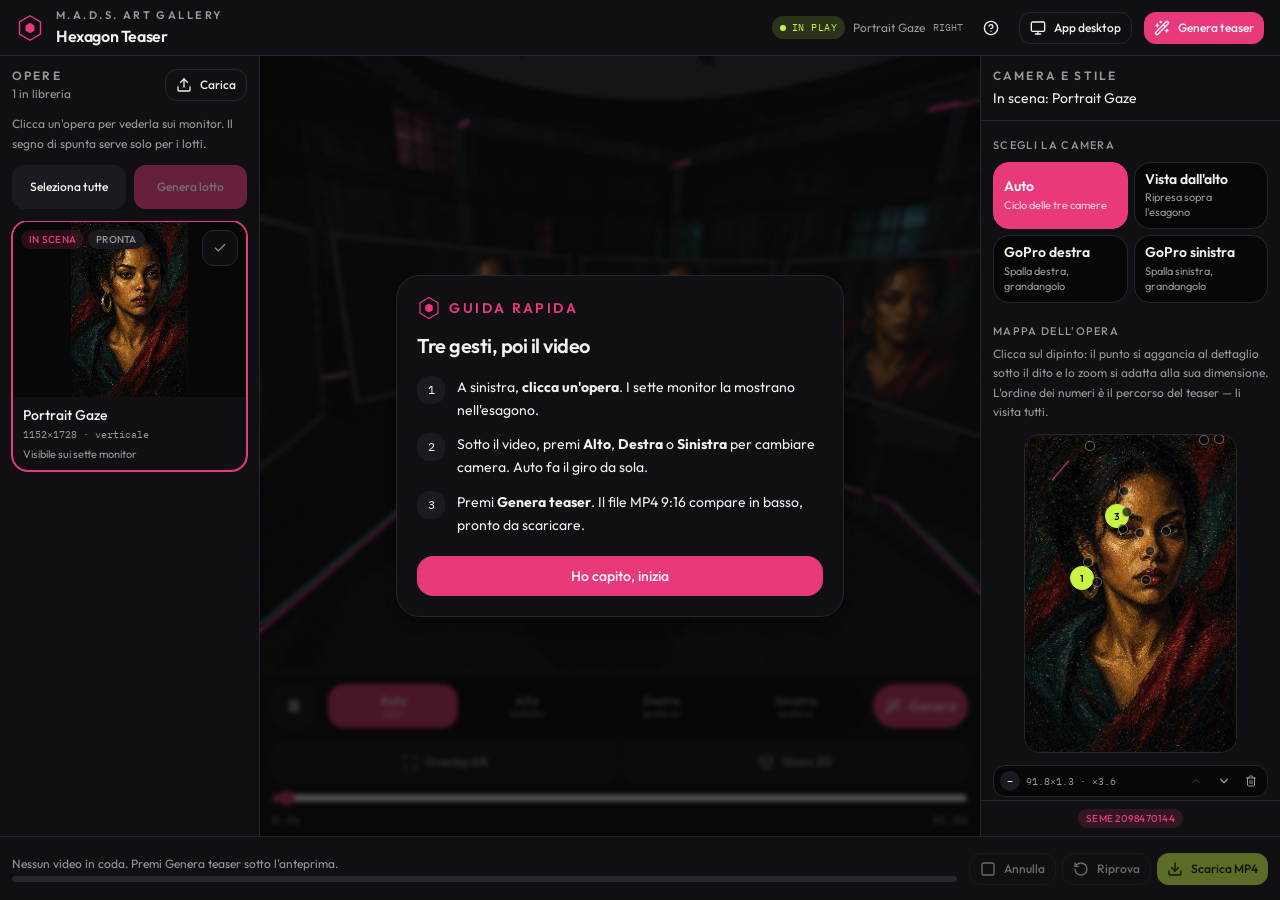
==== index.html @ 8f85f563 "M.A.D.S. Hexagon Teaser — pacchetto statico Aruba Build pronta: index.html, assets, VRM, PWA, .htacc" ====
<!doctype html>
<html lang="it">
  <head>
    <meta charset="utf-8" />
    <meta name="viewport" content="width=device-width, initial-scale=1, viewport-fit=cover" />
    <title>M.A.D.S. Hexagon Teaser</title>
    <meta name="theme-color" content="#070708" />
    <meta name="mobile-web-app-capable" content="yes" />
    <meta name="apple-mobile-web-app-capable" content="yes" />
    <base href="./" />
    <script>
      (function () {
        var p = location.pathname;
        if (/\.[a-z0-9]+$/i.test(p)) p = p.replace(/\/[^/]+$/, "/");
        else if (p.slice(-1) !== "/") p += "/";
        window.__HEX_BASE__ =
          location.origin +
          p
            .split("/")
            .map(function (s) {
              return encodeURIComponent(s);
            })
            .join("/");
      })();
    </script>
    <link rel="icon" type="image/svg+xml" href="./favicon.svg" />
    <link rel="manifest" href="./manifest.webmanifest" />
    <link rel="preconnect" href="https://fonts.googleapis.com" />
    <link rel="preconnect" href="https://fonts.gstatic.com" crossorigin />
    <link
      rel="stylesheet"
      href="https://fonts.googleapis.com/css2?family=IBM+Plex+Mono:wght@400;500&family=Outfit:wght@200;300;400;500;600;700&display=swap"
    />
    <script type="module" crossorigin src="./assets/index-B4sxJC2t.js"></script>
    <link rel="stylesheet" crossorigin href="./assets/index-DTHpodY1.css">
  </head>
  <body class="bg-background text-foreground">
    <div id="root"></div>
  </body>
</html>
---- assets/index-DTHpodY1.css ----
/*! tailwindcss v4.3.3 | MIT License | https://tailwindcss.com */
@layer properties{@supports (((-webkit-hyphens:none)) and (not (margin-trim:inline))) or ((-moz-orient:inline) and (not (color:rgb(from red r g b)))){*,:before,:after,::backdrop{--tw-translate-x:0;--tw-translate-y:0;--tw-translate-z:0;--tw-space-y-reverse:0;--tw-border-style:solid;--tw-leading:initial;--tw-font-weight:initial;--tw-tracking:initial;--tw-ordinal:initial;--tw-slashed-zero:initial;--tw-numeric-figure:initial;--tw-numeric-spacing:initial;--tw-numeric-fraction:initial;--tw-shadow:0 0 #0000;--tw-shadow-color:initial;--tw-shadow-alpha:100%;--tw-inset-shadow:0 0 #0000;--tw-inset-shadow-color:initial;--tw-inset-shadow-alpha:100%;--tw-ring-color:initial;--tw-ring-shadow:0 0 #0000;--tw-inset-ring-color:initial;--tw-inset-ring-shadow:0 0 #0000;--tw-ring-inset:initial;--tw-ring-offset-width:0px;--tw-ring-offset-color:#fff;--tw-ring-offset-shadow:0 0 #0000;--tw-outline-style:solid;--tw-blur:initial;--tw-brightness:initial;--tw-contrast:initial;--tw-grayscale:initial;--tw-hue-rotate:initial;--tw-invert:initial;--tw-opacity:initial;--tw-saturate:initial;--tw-sepia:initial;--tw-drop-shadow:initial;--tw-drop-shadow-color:initial;--tw-drop-shadow-alpha:100%;--tw-drop-shadow-size:initial;--tw-backdrop-blur:initial;--tw-backdrop-brightness:initial;--tw-backdrop-contrast:initial;--tw-backdrop-grayscale:initial;--tw-backdrop-hue-rotate:initial;--tw-backdrop-invert:initial;--tw-backdrop-opacity:initial;--tw-backdrop-saturate:initial;--tw-backdrop-sepia:initial;--tw-duration:initial;--tw-ease:initial;--tw-animation-delay:0s;--tw-animation-direction:normal;--tw-animation-duration:initial;--tw-animation-fill-mode:none;--tw-animation-iteration-count:1;--tw-enter-blur:0;--tw-enter-opacity:1;--tw-enter-rotate:0;--tw-enter-scale:1;--tw-enter-translate-x:0;--tw-enter-translate-y:0;--tw-exit-blur:0;--tw-exit-opacity:1;--tw-exit-rotate:0;--tw-exit-scale:1;--tw-exit-translate-x:0;--tw-exit-translate-y:0}}}@layer theme{:root,:host{--font-sans:"Outfit", ui-sans-serif, system-ui, sans-serif;--font-mono:"IBM Plex Mono", ui-monospace, "SF Mono", Menlo, monospace;--color-red-500:oklch(63.7% .237 25.331);--color-zinc-50:oklch(98.5% 0 none);--color-zinc-400:oklch(70.5% .015 286.067);--color-zinc-500:oklch(55.2% .016 285.938);--color-zinc-900:oklch(21% .006 285.885);--color-zinc-950:oklch(14.1% .005 285.823);--color-neutral-100:oklch(97% 0 none);--color-neutral-300:oklch(87% 0 none);--color-neutral-700:oklch(37.1% 0 none);--color-neutral-900:oklch(20.5% 0 none);--color-black:#000;--color-white:#fff;--spacing:.25rem;--container-xs:20rem;--container-sm:24rem;--container-md:28rem;--text-xs:.75rem;--text-xs--line-height:calc(1 / .75);--text-sm:.875rem;--text-sm--line-height:calc(1.25 / .875);--text-base:1rem;--text-base--line-height:calc(1.5 / 1);--text-lg:1.125rem;--text-lg--line-height:calc(1.75 / 1.125);--text-xl:1.25rem;--text-xl--line-height:calc(1.75 / 1.25);--font-weight-medium:500;--font-weight-semibold:600;--tracking-tight:-.025em;--tracking-normal:0em;--tracking-wide:.025em;--tracking-wider:.05em;--leading-tight:1.25;--leading-snug:1.375;--leading-relaxed:1.625;--radius-sm:8px;--radius-md:12px;--radius-lg:16px;--radius-xl:24px;--radius-2xl:1rem;--ease-out:cubic-bezier(0, 0, .2, 1);--blur-sm:8px;--blur-md:12px;--default-transition-duration:.15s;--default-transition-timing-function:cubic-bezier(.4, 0, .2, 1);--default-font-family:var(--font-sans);--default-mono-font-family:var(--font-mono);--font-display:"Outfit", ui-sans-serif, system-ui, sans-serif;--color-background:#070708;--color-foreground:#f3f1ec;--color-card:#101014;--color-primary:#e83a7a;--color-primary-foreground:#fff7fb;--color-secondary:#1a1a20;--color-secondary-foreground:#f3f1ec;--color-muted:#18181d;--color-muted-foreground:#9a9892;--color-accent:#c8f542;--color-accent-foreground:#101404;--color-destructive:#e24b4b;--color-destructive-foreground:#fff;--color-border:#26262c;--color-ring:#e83a7a}}@layer base{*,:after,:before,::backdrop{box-sizing:border-box;border:0 solid;margin:0;padding:0}::file-selector-button{box-sizing:border-box;border:0 solid;margin:0;padding:0}html,:host{-webkit-text-size-adjust:100%;tab-size:4;line-height:1.5;font-family:var(--default-font-family,-apple-system, BlinkMacSystemFont, "Segoe UI", Roboto, "Helvetica Neue", "Noto Sans", Arial, sans-serif, "Apple Color Emoji", "Segoe UI Emoji", "Segoe UI Symbol", "Noto Color Emoji");font-feature-settings:var(--default-font-feature-settings,normal);font-variation-settings:var(--default-font-variation-settings,normal);-webkit-tap-highlight-color:transparent}hr{height:0;color:inherit;border-top-width:1px}abbr:where([title]){-webkit-text-decoration:underline dotted;text-decoration:underline dotted}h1,h2,h3,h4,h5,h6{font-size:inherit;font-weight:inherit}a{color:inherit;-webkit-text-decoration:inherit;-webkit-text-decoration:inherit;-webkit-text-decoration:inherit;-webkit-text-decoration:inherit;text-decoration:inherit}b,strong{font-weight:bolder}code,kbd,samp,pre{font-family:var(--default-mono-font-family,ui-monospace, SFMono-Regular, Menlo, Monaco, Consolas, "Liberation Mono", "Courier New", monospace);font-feature-settings:var(--default-mono-font-feature-settings,normal);font-variation-settings:var(--default-mono-font-variation-settings,normal);font-size:1em}small{font-size:80%}sub,sup{vertical-align:baseline;font-size:75%;line-height:0;position:relative}sub{bottom:-.25em}sup{top:-.5em}table{text-indent:0;border-color:inherit;border-collapse:collapse}:-moz-focusring:where(:not(iframe)){outline:auto}progress{vertical-align:baseline}summary{display:list-item}ol,ul,menu{list-style:none}img,svg,video,canvas,audio,iframe,embed,object{vertical-align:middle;display:block}img,video{max-width:100%;height:auto}button,input,select,optgroup,textarea{font:inherit;font-feature-settings:inherit;font-variation-settings:inherit;letter-spacing:inherit;color:inherit;opacity:1;background-color:#0000;border-radius:0}::file-selector-button{font:inherit;font-feature-settings:inherit;font-variation-settings:inherit;letter-spacing:inherit;color:inherit;opacity:1;background-color:#0000;border-radius:0}:where(select:is([multiple],[size])) optgroup{font-weight:bolder}:where(select:is([multiple],[size])) optgroup option{padding-inline-start:20px}::file-selector-button{margin-inline-end:4px}::placeholder{opacity:1}@supports (not ((-webkit-appearance:-apple-pay-button))) or (contain-intrinsic-size:1px){::placeholder{color:currentColor}@supports (color:color-mix(in lab, red, red)){::placeholder{color:color-mix(in oklab, currentcolor 50%, transparent)}}}textarea{resize:vertical}::-webkit-search-decoration{-webkit-appearance:none}::-webkit-date-and-time-value{min-height:1lh;text-align:inherit}::-webkit-datetime-edit{display:inline-flex}::-webkit-datetime-edit-fields-wrapper{padding:0}::-webkit-datetime-edit{padding-block:0}::-webkit-datetime-edit-year-field{padding-block:0}::-webkit-datetime-edit-month-field{padding-block:0}::-webkit-datetime-edit-day-field{padding-block:0}::-webkit-datetime-edit-hour-field{padding-block:0}::-webkit-datetime-edit-minute-field{padding-block:0}::-webkit-datetime-edit-second-field{padding-block:0}::-webkit-datetime-edit-millisecond-field{padding-block:0}::-webkit-datetime-edit-meridiem-field{padding-block:0}::-webkit-calendar-picker-indicator{line-height:1}:-moz-ui-invalid{box-shadow:none}button,input:where([type=button],[type=reset],[type=submit]){appearance:button}::file-selector-button{appearance:button}::-webkit-inner-spin-button{height:auto}::-webkit-outer-spin-button{height:auto}[hidden]:where(:not([hidden=until-found])){display:none!important}button:not(:disabled),[role=button]:not(:disabled){cursor:pointer}html{-webkit-font-smoothing:antialiased;-moz-osx-font-smoothing:grayscale;background:var(--color-background);color:var(--color-foreground)}body{background:var(--color-background);min-height:100dvh;color:var(--color-foreground);font-family:var(--font-sans)}h1,h2,h3{font-family:var(--font-display);text-wrap:balance}*{border-color:var(--color-border)}::selection{background:#e83a7a66}@supports (color:color-mix(in lab, red, red)){::selection{background:color-mix(in oklab, var(--color-primary) 40%, transparent)}}}@layer components;@layer utilities{.pointer-events-auto{pointer-events:auto}.pointer-events-none{pointer-events:none}.visible{visibility:visible}.absolute{position:absolute}.fixed{position:fixed}.relative{position:relative}.static{position:static}.inset-0{inset:0}.inset-x-0{inset-inline:0}.top-2{top:calc(var(--spacing) * 2)}.top-2\.5{top:calc(var(--spacing) * 2.5)}.top-3{top:calc(var(--spacing) * 3)}.right-2{right:calc(var(--spacing) * 2)}.right-2\.5{right:calc(var(--spacing) * 2.5)}.right-3{right:calc(var(--spacing) * 3)}.bottom-2{bottom:calc(var(--spacing) * 2)}.bottom-2\.5{bottom:calc(var(--spacing) * 2.5)}.bottom-3{bottom:calc(var(--spacing) * 3)}.left-2{left:calc(var(--spacing) * 2)}.left-2\.5{left:calc(var(--spacing) * 2.5)}.left-3{left:calc(var(--spacing) * 3)}.z-10{z-index:10}.z-20{z-index:20}.z-30{z-index:30}.z-50{z-index:50}.z-\[5\]{z-index:5}.mx-auto{margin-inline:auto}.mt-0\.5{margin-top:calc(var(--spacing) * .5)}.mt-1{margin-top:var(--spacing)}.mt-2{margin-top:calc(var(--spacing) * 2)}.mt-3{margin-top:calc(var(--spacing) * 3)}.mt-4{margin-top:calc(var(--spacing) * 4)}.mt-5{margin-top:calc(var(--spacing) * 5)}.mb-1{margin-bottom:var(--spacing)}.mb-1\.5{margin-bottom:calc(var(--spacing) * 1.5)}.mb-2{margin-bottom:calc(var(--spacing) * 2)}.mb-3{margin-bottom:calc(var(--spacing) * 3)}.block{display:block}.flex{display:flex}.grid{display:grid}.hidden{display:none}.inline{display:inline}.inline-flex{display:inline-flex}.table{display:table}.aspect-\[4\/3\]{aspect-ratio:4/3}.size-0{width:0;height:0}.size-1\.5{width:calc(var(--spacing) * 1.5);height:calc(var(--spacing) * 1.5)}.size-2\.5{width:calc(var(--spacing) * 2.5);height:calc(var(--spacing) * 2.5)}.size-3{width:calc(var(--spacing) * 3);height:calc(var(--spacing) * 3)}.size-3\.5{width:calc(var(--spacing) * 3.5);height:calc(var(--spacing) * 3.5)}.size-4{width:calc(var(--spacing) * 4);height:calc(var(--spacing) * 4)}.size-5{width:calc(var(--spacing) * 5);height:calc(var(--spacing) * 5)}.size-6{width:calc(var(--spacing) * 6);height:calc(var(--spacing) * 6)}.size-7{width:calc(var(--spacing) * 7);height:calc(var(--spacing) * 7)}.size-8{width:calc(var(--spacing) * 8);height:calc(var(--spacing) * 8)}.size-9{width:calc(var(--spacing) * 9);height:calc(var(--spacing) * 9)}.size-10{width:calc(var(--spacing) * 10);height:calc(var(--spacing) * 10)}.size-11{width:calc(var(--spacing) * 11);height:calc(var(--spacing) * 11)}.h-1{height:var(--spacing)}.h-1\.5{height:calc(var(--spacing) * 1.5)}.h-2{height:calc(var(--spacing) * 2)}.h-5{height:calc(var(--spacing) * 5)}.h-8{height:calc(var(--spacing) * 8)}.h-10{height:calc(var(--spacing) * 10)}.h-11{height:calc(var(--spacing) * 11)}.h-14{height:calc(var(--spacing) * 14)}.h-20{height:calc(var(--spacing) * 20)}.h-dvh{height:100dvh}.h-full{height:100%}.max-h-40{max-height:calc(var(--spacing) * 40)}.max-h-64{max-height:calc(var(--spacing) * 64)}.min-h-0{min-height:0}.min-h-11{min-height:calc(var(--spacing) * 11)}.min-h-12{min-height:calc(var(--spacing) * 12)}.min-h-14{min-height:calc(var(--spacing) * 14)}.min-h-16{min-height:calc(var(--spacing) * 16)}.min-h-\[240px\]{min-height:240px}.min-h-screen{min-height:100vh}.w-5{width:calc(var(--spacing) * 5)}.w-8{width:calc(var(--spacing) * 8)}.w-\[45px\]{width:45px}.w-full{width:100%}.max-w-\[50\%\]{max-width:50%}.max-w-\[140px\]{max-width:140px}.max-w-md{max-width:var(--container-md)}.max-w-sm{max-width:var(--container-sm)}.max-w-xs{max-width:var(--container-xs)}.min-w-0{min-width:0}.flex-1{flex:1}.shrink-0{flex-shrink:0}.grow{flex-grow:1}.-translate-x-1\/2{--tw-translate-x:calc(calc(1 / 2 * 100%) * -1);translate:var(--tw-translate-x) var(--tw-translate-y)}.-translate-y-1\/2{--tw-translate-y:calc(calc(1 / 2 * 100%) * -1);translate:var(--tw-translate-x) var(--tw-translate-y)}.rotate-180{rotate:180deg}.zoom-1{zoom:1%}.cursor-crosshair{cursor:crosshair}.cursor-pointer{cursor:pointer}.touch-none{touch-action:none}.grid-cols-1{grid-template-columns:repeat(1,minmax(0,1fr))}.grid-cols-2{grid-template-columns:repeat(2,minmax(0,1fr))}.grid-cols-3{grid-template-columns:repeat(3,minmax(0,1fr))}.grid-cols-4{grid-template-columns:repeat(4,minmax(0,1fr))}.flex-col{flex-direction:column}.place-items-center{place-items:center}.items-center{align-items:center}.items-end{align-items:flex-end}.items-start{align-items:flex-start}.justify-between{justify-content:space-between}.justify-center{justify-content:center}.gap-0\.5{gap:calc(var(--spacing) * .5)}.gap-1{gap:var(--spacing)}.gap-1\.5{gap:calc(var(--spacing) * 1.5)}.gap-2{gap:calc(var(--spacing) * 2)}.gap-3{gap:calc(var(--spacing) * 3)}:where(.space-y-1>:not(:last-child)){--tw-space-y-reverse:0;margin-block-start:calc(var(--spacing) * var(--tw-space-y-reverse));margin-block-end:calc(var(--spacing) * calc(1 - var(--tw-space-y-reverse)))}:where(.space-y-2>:not(:last-child)){--tw-space-y-reverse:0;margin-block-start:calc(calc(var(--spacing) * 2) * var(--tw-space-y-reverse));margin-block-end:calc(calc(var(--spacing) * 2) * calc(1 - var(--tw-space-y-reverse)))}:where(.space-y-3>:not(:last-child)){--tw-space-y-reverse:0;margin-block-start:calc(calc(var(--spacing) * 3) * var(--tw-space-y-reverse));margin-block-end:calc(calc(var(--spacing) * 3) * calc(1 - var(--tw-space-y-reverse)))}:where(.space-y-5>:not(:last-child)){--tw-space-y-reverse:0;margin-block-start:calc(calc(var(--spacing) * 5) * var(--tw-space-y-reverse));margin-block-end:calc(calc(var(--spacing) * 5) * calc(1 - var(--tw-space-y-reverse)))}.truncate{text-overflow:ellipsis;white-space:nowrap;overflow:hidden}.overflow-hidden{overflow:hidden}.overflow-y-auto{overflow-y:auto}.rounded-2xl{border-radius:var(--radius-2xl)}.rounded-full{border-radius:2147483647px}.rounded-lg{border-radius:var(--radius-lg)}.rounded-md{border-radius:var(--radius-md)}.rounded-sm{border-radius:var(--radius-sm)}.rounded-xl{border-radius:var(--radius-xl)}.border{border-style:var(--tw-border-style);border-width:1px}.border-t{border-top-style:var(--tw-border-style);border-top-width:1px}.border-t-2{border-top-style:var(--tw-border-style);border-top-width:2px}.border-r{border-right-style:var(--tw-border-style);border-right-width:1px}.border-r-2{border-right-style:var(--tw-border-style);border-right-width:2px}.border-b{border-bottom-style:var(--tw-border-style);border-bottom-width:1px}.border-b-2{border-bottom-style:var(--tw-border-style);border-bottom-width:2px}.border-l{border-left-style:var(--tw-border-style);border-left-width:1px}.border-l-2{border-left-style:var(--tw-border-style);border-left-width:2px}.border-dashed{--tw-border-style:dashed;border-style:dashed}.border-accent{border-color:var(--color-accent)}.border-border{border-color:var(--color-border)}.border-foreground\/40{border-color:#f3f1ec66}@supports (color:color-mix(in lab, red, red)){.border-foreground\/40{border-color:color-mix(in oklab, var(--color-foreground) 40%, transparent)}}.border-neutral-300{border-color:var(--color-neutral-300)}.border-primary{border-color:var(--color-primary)}.bg-\[\#1c1a18\]{background-color:#1c1a18}.bg-accent{background-color:var(--color-accent)}.bg-accent\/15{background-color:#c8f54226}@supports (color:color-mix(in lab, red, red)){.bg-accent\/15{background-color:color-mix(in oklab, var(--color-accent) 15%, transparent)}}.bg-background{background-color:var(--color-background)}.bg-background\/70{background-color:#070708b3}@supports (color:color-mix(in lab, red, red)){.bg-background\/70{background-color:color-mix(in oklab, var(--color-background) 70%, transparent)}}.bg-background\/85{background-color:#070708d9}@supports (color:color-mix(in lab, red, red)){.bg-background\/85{background-color:color-mix(in oklab, var(--color-background) 85%, transparent)}}.bg-black{background-color:var(--color-black)}.bg-black\/10{background-color:#0000001a}@supports (color:color-mix(in lab, red, red)){.bg-black\/10{background-color:color-mix(in oklab, var(--color-black) 10%, transparent)}}.bg-black\/60{background-color:#0009}@supports (color:color-mix(in lab, red, red)){.bg-black\/60{background-color:color-mix(in oklab, var(--color-black) 60%, transparent)}}.bg-border{background-color:var(--color-border)}.bg-card{background-color:var(--color-card)}.bg-card\/80{background-color:#101014cc}@supports (color:color-mix(in lab, red, red)){.bg-card\/80{background-color:color-mix(in oklab, var(--color-card) 80%, transparent)}}.bg-card\/95{background-color:#101014f2}@supports (color:color-mix(in lab, red, red)){.bg-card\/95{background-color:color-mix(in oklab, var(--color-card) 95%, transparent)}}.bg-destructive{background-color:var(--color-destructive)}.bg-destructive\/15{background-color:#e24b4b26}@supports (color:color-mix(in lab, red, red)){.bg-destructive\/15{background-color:color-mix(in oklab, var(--color-destructive) 15%, transparent)}}.bg-foreground{background-color:var(--color-foreground)}.bg-muted{background-color:var(--color-muted)}.bg-muted-foreground{background-color:var(--color-muted-foreground)}.bg-primary{background-color:var(--color-primary)}.bg-primary\/10{background-color:#e83a7a1a}@supports (color:color-mix(in lab, red, red)){.bg-primary\/10{background-color:color-mix(in oklab, var(--color-primary) 10%, transparent)}}.bg-primary\/15{background-color:#e83a7a26}@supports (color:color-mix(in lab, red, red)){.bg-primary\/15{background-color:color-mix(in oklab, var(--color-primary) 15%, transparent)}}.bg-secondary{background-color:var(--color-secondary)}.bg-transparent{background-color:#0000}.bg-zinc-50{background-color:var(--color-zinc-50)}.object-contain{object-fit:contain}.object-cover{object-fit:cover}.p-1{padding:var(--spacing)}.p-3{padding:calc(var(--spacing) * 3)}.p-4{padding:calc(var(--spacing) * 4)}.p-5{padding:calc(var(--spacing) * 5)}.px-1{padding-inline:var(--spacing)}.px-1\.5{padding-inline:calc(var(--spacing) * 1.5)}.px-2{padding-inline:calc(var(--spacing) * 2)}.px-2\.5{padding-inline:calc(var(--spacing) * 2.5)}.px-3{padding-inline:calc(var(--spacing) * 3)}.px-3\.5{padding-inline:calc(var(--spacing) * 3.5)}.px-4{padding-inline:calc(var(--spacing) * 4)}.px-6{padding-inline:calc(var(--spacing) * 6)}.py-0\.5{padding-block:calc(var(--spacing) * .5)}.py-1{padding-block:var(--spacing)}.py-1\.5{padding-block:calc(var(--spacing) * 1.5)}.py-2{padding-block:calc(var(--spacing) * 2)}.py-3{padding-block:calc(var(--spacing) * 3)}.py-4{padding-block:calc(var(--spacing) * 4)}.py-10{padding-block:calc(var(--spacing) * 10)}.pb-2{padding-bottom:calc(var(--spacing) * 2)}.pb-3{padding-bottom:calc(var(--spacing) * 3)}.pb-4{padding-bottom:calc(var(--spacing) * 4)}.text-center{text-align:center}.text-left{text-align:left}.text-right{text-align:right}.font-display{font-family:var(--font-display)}.font-mono{font-family:var(--font-mono)}.text-base{font-size:var(--text-base);line-height:var(--tw-leading,var(--text-base--line-height))}.text-lg{font-size:var(--text-lg);line-height:var(--tw-leading,var(--text-lg--line-height))}.text-sm{font-size:var(--text-sm);line-height:var(--tw-leading,var(--text-sm--line-height))}.text-xl{font-size:var(--text-xl);line-height:var(--tw-leading,var(--text-xl--line-height))}.text-xs{font-size:var(--text-xs);line-height:var(--tw-leading,var(--text-xs--line-height))}.text-\[0px\]{font-size:0}.text-\[9px\]{font-size:9px}.text-\[10px\]{font-size:10px}.text-\[11px\]{font-size:11px}.leading-none{--tw-leading:1;line-height:1}.leading-relaxed{--tw-leading:var(--leading-relaxed);line-height:var(--leading-relaxed)}.leading-snug{--tw-leading:var(--leading-snug);line-height:var(--leading-snug)}.leading-tight{--tw-leading:var(--leading-tight);line-height:var(--leading-tight)}.font-medium{--tw-font-weight:var(--font-weight-medium);font-weight:var(--font-weight-medium)}.font-semibold{--tw-font-weight:var(--font-weight-semibold);font-weight:var(--font-weight-semibold)}.tracking-\[0\.2em\]{--tw-tracking:.2em;letter-spacing:.2em}.tracking-\[0\.12em\]{--tw-tracking:.12em;letter-spacing:.12em}.tracking-\[0\.18em\]{--tw-tracking:.18em;letter-spacing:.18em}.tracking-\[0\.22em\]{--tw-tracking:.22em;letter-spacing:.22em}.tracking-normal{--tw-tracking:var(--tracking-normal);letter-spacing:var(--tracking-normal)}.tracking-tight{--tw-tracking:var(--tracking-tight);letter-spacing:var(--tracking-tight)}.tracking-wide{--tw-tracking:var(--tracking-wide);letter-spacing:var(--tracking-wide)}.tracking-wider{--tw-tracking:var(--tracking-wider);letter-spacing:var(--tracking-wider)}.break-words{overflow-wrap:break-word}.whitespace-nowrap{white-space:nowrap}.text-accent{color:var(--color-accent)}.text-accent-foreground{color:var(--color-accent-foreground)}.text-border{color:var(--color-border)}.text-destructive{color:var(--color-destructive)}.text-destructive-foreground{color:var(--color-destructive-foreground)}.text-foreground{color:var(--color-foreground)}.text-foreground\/80{color:#f3f1eccc}@supports (color:color-mix(in lab, red, red)){.text-foreground\/80{color:color-mix(in oklab, var(--color-foreground) 80%, transparent)}}.text-muted-foreground{color:var(--color-muted-foreground)}.text-primary{color:var(--color-primary)}.text-primary-foreground{color:var(--color-primary-foreground)}.text-primary-foreground\/80{color:#fff7fbcc}@supports (color:color-mix(in lab, red, red)){.text-primary-foreground\/80{color:color-mix(in oklab, var(--color-primary-foreground) 80%, transparent)}}.text-red-500{color:var(--color-red-500)}.text-secondary-foreground{color:var(--color-secondary-foreground)}.text-zinc-500{color:var(--color-zinc-500)}.text-zinc-900{color:var(--color-zinc-900)}.uppercase{text-transform:uppercase}.tabular-nums{--tw-numeric-spacing:tabular-nums;font-variant-numeric:var(--tw-ordinal,) var(--tw-slashed-zero,) var(--tw-numeric-figure,) var(--tw-numeric-spacing,) var(--tw-numeric-fraction,)}.underline-offset-4{text-underline-offset:4px}.antialiased{-webkit-font-smoothing:antialiased;-moz-osx-font-smoothing:grayscale}.accent-primary{accent-color:var(--color-primary)}.opacity-0{opacity:0}.opacity-70{opacity:.7}.opacity-80{opacity:.8}.shadow-2xl{--tw-shadow:0 25px 50px -12px var(--tw-shadow-color,#00000040);box-shadow:var(--tw-inset-shadow), var(--tw-inset-ring-shadow), var(--tw-ring-offset-shadow), var(--tw-ring-shadow), var(--tw-shadow)}.shadow-\[0_0_8px_var\(--color-accent\)\]{--tw-shadow:0 0 8px var(--tw-shadow-color,var(--color-accent));box-shadow:var(--tw-inset-shadow), var(--tw-inset-ring-shadow), var(--tw-ring-offset-shadow), var(--tw-ring-shadow), var(--tw-shadow)}.shadow-lg{--tw-shadow:0 10px 15px -3px var(--tw-shadow-color,#0000001a), 0 4px 6px -4px var(--tw-shadow-color,#0000001a);box-shadow:var(--tw-inset-shadow), var(--tw-inset-ring-shadow), var(--tw-ring-offset-shadow), var(--tw-ring-shadow), var(--tw-shadow)}.shadow-sm{--tw-shadow:0 1px 3px 0 var(--tw-shadow-color,#0000001a), 0 1px 2px -1px var(--tw-shadow-color,#0000001a);box-shadow:var(--tw-inset-shadow), var(--tw-inset-ring-shadow), var(--tw-ring-offset-shadow), var(--tw-ring-shadow), var(--tw-shadow)}.ring,.ring-1{--tw-ring-shadow:var(--tw-ring-inset,) 0 0 0 calc(1px + var(--tw-ring-offset-width)) var(--tw-ring-color,currentcolor);box-shadow:var(--tw-inset-shadow), var(--tw-inset-ring-shadow), var(--tw-ring-offset-shadow), var(--tw-ring-shadow), var(--tw-shadow)}.ring-primary{--tw-ring-color:var(--color-primary)}.outline{outline-style:var(--tw-outline-style);outline-width:1px}.blur{--tw-blur:blur(8px);filter:var(--tw-blur,) var(--tw-brightness,) var(--tw-contrast,) var(--tw-grayscale,) var(--tw-hue-rotate,) var(--tw-invert,) var(--tw-saturate,) var(--tw-sepia,) var(--tw-drop-shadow,)}.backdrop-blur-\[2px\]{--tw-backdrop-blur:blur(2px);-webkit-backdrop-filter:var(--tw-backdrop-blur,) var(--tw-backdrop-brightness,) var(--tw-backdrop-contrast,) var(--tw-backdrop-grayscale,) var(--tw-backdrop-hue-rotate,) var(--tw-backdrop-invert,) var(--tw-backdrop-opacity,) var(--tw-backdrop-saturate,) var(--tw-backdrop-sepia,);backdrop-filter:var(--tw-backdrop-blur,) var(--tw-backdrop-brightness,) var(--tw-backdrop-contrast,) var(--tw-backdrop-grayscale,) var(--tw-backdrop-hue-rotate,) var(--tw-backdrop-invert,) var(--tw-backdrop-opacity,) var(--tw-backdrop-saturate,) var(--tw-backdrop-sepia,)}.backdrop-blur-md{--tw-backdrop-blur:blur(var(--blur-md));-webkit-backdrop-filter:var(--tw-backdrop-blur,) var(--tw-backdrop-brightness,) var(--tw-backdrop-contrast,) var(--tw-backdrop-grayscale,) var(--tw-backdrop-hue-rotate,) var(--tw-backdrop-invert,) var(--tw-backdrop-opacity,) var(--tw-backdrop-saturate,) var(--tw-backdrop-sepia,);backdrop-filter:var(--tw-backdrop-blur,) var(--tw-backdrop-brightness,) var(--tw-backdrop-contrast,) var(--tw-backdrop-grayscale,) var(--tw-backdrop-hue-rotate,) var(--tw-backdrop-invert,) var(--tw-backdrop-opacity,) var(--tw-backdrop-saturate,) var(--tw-backdrop-sepia,)}.backdrop-blur-sm{--tw-backdrop-blur:blur(var(--blur-sm));-webkit-backdrop-filter:var(--tw-backdrop-blur,) var(--tw-backdrop-brightness,) var(--tw-backdrop-contrast,) var(--tw-backdrop-grayscale,) var(--tw-backdrop-hue-rotate,) var(--tw-backdrop-invert,) var(--tw-backdrop-opacity,) var(--tw-backdrop-saturate,) var(--tw-backdrop-sepia,);backdrop-filter:var(--tw-backdrop-blur,) var(--tw-backdrop-brightness,) var(--tw-backdrop-contrast,) var(--tw-backdrop-grayscale,) var(--tw-backdrop-hue-rotate,) var(--tw-backdrop-invert,) var(--tw-backdrop-opacity,) var(--tw-backdrop-saturate,) var(--tw-backdrop-sepia,)}.transition{transition-property:color,background-color,border-color,outline-color,text-decoration-color,fill,stroke,--tw-gradient-from,--tw-gradient-via,--tw-gradient-to,opacity,box-shadow,transform,translate,scale,rotate,filter,-webkit-backdrop-filter,backdrop-filter,display,content-visibility,overlay,pointer-events;transition-timing-function:var(--tw-ease,var(--default-transition-timing-function));transition-duration:var(--tw-duration,var(--default-transition-duration))}.transition-\[opacity\,transform\,background-color\,color\]{transition-property:opacity,transform,background-color,color;transition-timing-function:var(--tw-ease,var(--default-transition-timing-function));transition-duration:var(--tw-duration,var(--default-transition-duration))}.transition-\[width\]{transition-property:width;transition-timing-function:var(--tw-ease,var(--default-transition-timing-function));transition-duration:var(--tw-duration,var(--default-transition-duration))}.transition-colors{transition-property:color,background-color,border-color,outline-color,text-decoration-color,fill,stroke,--tw-gradient-from,--tw-gradient-via,--tw-gradient-to;transition-timing-function:var(--tw-ease,var(--default-transition-timing-function));transition-duration:var(--tw-duration,var(--default-transition-duration))}.transition-transform{transition-property:transform,translate,scale,rotate;transition-timing-function:var(--tw-ease,var(--default-transition-timing-function));transition-duration:var(--tw-duration,var(--default-transition-duration))}.duration-150{--tw-duration:.15s;transition-duration:.15s}.duration-200{--tw-duration:.2s;transition-duration:.2s}.ease-out{--tw-ease:var(--ease-out);transition-timing-function:var(--ease-out)}.\!running{animation-play-state:running!important}.running{animation-play-state:running}@media (hover:hover){.group-hover\:flex:is(:where(.group):hover *){display:flex}.hover\:border-muted-foreground\/40:hover{border-color:#9a989266}@supports (color:color-mix(in lab, red, red)){.hover\:border-muted-foreground\/40:hover{border-color:color-mix(in oklab, var(--color-muted-foreground) 40%, transparent)}}.hover\:border-muted-foreground\/50:hover{border-color:#9a989280}@supports (color:color-mix(in lab, red, red)){.hover\:border-muted-foreground\/50:hover{border-color:color-mix(in oklab, var(--color-muted-foreground) 50%, transparent)}}.hover\:bg-muted:hover{background-color:var(--color-muted)}.hover\:bg-neutral-100:hover{background-color:var(--color-neutral-100)}.hover\:bg-secondary:hover{background-color:var(--color-secondary)}.hover\:text-destructive:hover{color:var(--color-destructive)}.hover\:text-foreground:hover{color:var(--color-foreground)}.hover\:underline:hover{text-decoration-line:underline}.hover\:opacity-90:hover{opacity:.9}}.focus-visible\:ring-2:focus-visible{--tw-ring-shadow:var(--tw-ring-inset,) 0 0 0 calc(2px + var(--tw-ring-offset-width)) var(--tw-ring-color,currentcolor);box-shadow:var(--tw-inset-shadow), var(--tw-inset-ring-shadow), var(--tw-ring-offset-shadow), var(--tw-ring-shadow), var(--tw-shadow)}.focus-visible\:ring-ring:focus-visible{--tw-ring-color:var(--color-ring)}.focus-visible\:ring-ring\/70:focus-visible{--tw-ring-color:#e83a7ab3}@supports (color:color-mix(in lab, red, red)){.focus-visible\:ring-ring\/70:focus-visible{--tw-ring-color:color-mix(in oklab, var(--color-ring) 70%, transparent)}}.focus-visible\:outline-none:focus-visible{--tw-outline-style:none;outline-style:none}.active\:scale-\[0\.98\]:active{scale:.98}.disabled\:pointer-events-none:disabled{pointer-events:none}.disabled\:cursor-wait:disabled{cursor:wait}.disabled\:no-underline:disabled{text-decoration-line:none}.disabled\:opacity-40:disabled{opacity:.4}@media (width>=40rem){.sm\:flex{display:flex}.sm\:hidden{display:none}.sm\:inline-flex{display:inline-flex}}@media (width>=48rem){.md\:inline{display:inline}.md\:items-center{align-items:center}.md\:px-3{padding-inline:calc(var(--spacing) * 3)}.md\:px-4{padding-inline:calc(var(--spacing) * 4)}.md\:text-base{font-size:var(--text-base);line-height:var(--tw-leading,var(--text-base--line-height))}}@media (width>=64rem){.lg\:block{display:block}.lg\:hidden{display:none}.lg\:inline{display:inline}.lg\:inline-flex{display:inline-flex}.lg\:grid-cols-\[240px_minmax\(0\,1fr\)_280px\]{grid-template-columns:240px minmax(0,1fr) 280px}}@media (width>=80rem){.xl\:block{display:block}.xl\:grid-cols-\[260px_minmax\(0\,1fr\)_300px\]{grid-template-columns:260px minmax(0,1fr) 300px}}@media (prefers-color-scheme:dark){.dark\:border-neutral-700{border-color:var(--color-neutral-700)}.dark\:bg-white\/20{background-color:#fff3}@supports (color:color-mix(in lab, red, red)){.dark\:bg-white\/20{background-color:color-mix(in oklab, var(--color-white) 20%, transparent)}}.dark\:bg-zinc-950{background-color:var(--color-zinc-950)}.dark\:text-zinc-50{color:var(--color-zinc-50)}.dark\:text-zinc-400{color:var(--color-zinc-400)}@media (hover:hover){.dark\:hover\:bg-neutral-900:hover{background-color:var(--color-neutral-900)}}}.\[\&_svg\]\:size-4 svg{width:calc(var(--spacing) * 4);height:calc(var(--spacing) * 4)}.\[\&_svg\]\:shrink-0 svg{flex-shrink:0}}@property --tw-animation-delay{syntax:"*";inherits:false;initial-value:0s}@property --tw-animation-direction{syntax:"*";inherits:false;initial-value:normal}@property --tw-animation-duration{syntax:"*";inherits:false}@property --tw-animation-fill-mode{syntax:"*";inherits:false;initial-value:none}@property --tw-animation-iteration-count{syntax:"*";inherits:false;initial-value:1}@property --tw-enter-blur{syntax:"*";inherits:false;initial-value:0}@property --tw-enter-opacity{syntax:"*";inherits:false;initial-value:1}@property --tw-enter-rotate{syntax:"*";inherits:false;initial-value:0}@property --tw-enter-scale{syntax:"*";inherits:false;initial-value:1}@property --tw-enter-translate-x{syntax:"*";inherits:false;initial-value:0}@property --tw-enter-translate-y{syntax:"*";inherits:false;initial-value:0}@property --tw-exit-blur{syntax:"*";inherits:false;initial-value:0}@property --tw-exit-opacity{syntax:"*";inherits:false;initial-value:1}@property --tw-exit-rotate{syntax:"*";inherits:false;initial-value:0}@property --tw-exit-scale{syntax:"*";inherits:false;initial-value:1}@property --tw-exit-translate-x{syntax:"*";inherits:false;initial-value:0}@property --tw-exit-translate-y{syntax:"*";inherits:false;initial-value:0}@media (prefers-reduced-motion:reduce){*,:before,:after{transition-duration:.01ms!important;animation-duration:.01ms!important;animation-iteration-count:1!important}}@property --tw-translate-x{syntax:"*";inherits:false;initial-value:0}@property --tw-translate-y{syntax:"*";inherits:false;initial-value:0}@property --tw-translate-z{syntax:"*";inherits:false;initial-value:0}@property --tw-space-y-reverse{syntax:"*";inherits:false;initial-value:0}@property --tw-border-style{syntax:"*";inherits:false;initial-value:solid}@property --tw-leading{syntax:"*";inherits:false}@property --tw-font-weight{syntax:"*";inherits:false}@property --tw-tracking{syntax:"*";inherits:false}@property --tw-ordinal{syntax:"*";inherits:false}@property --tw-slashed-zero{syntax:"*";inherits:false}@property --tw-numeric-figure{syntax:"*";inherits:false}@property --tw-numeric-spacing{syntax:"*";inherits:false}@property --tw-numeric-fraction{syntax:"*";inherits:false}@property --tw-shadow{syntax:"*";inherits:false;initial-value:0 0 #0000}@property --tw-shadow-color{syntax:"*";inherits:false}@property --tw-shadow-alpha{syntax:"<percentage>";inherits:false;initial-value:100%}@property --tw-inset-shadow{syntax:"*";inherits:false;initial-value:0 0 #0000}@property --tw-inset-shadow-color{syntax:"*";inherits:false}@property --tw-inset-shadow-alpha{syntax:"<percentage>";inherits:false;initial-value:100%}@property --tw-ring-color{syntax:"*";inherits:false}@property --tw-ring-shadow{syntax:"*";inherits:false;initial-value:0 0 #0000}@property --tw-inset-ring-color{syntax:"*";inherits:false}@property --tw-inset-ring-shadow{syntax:"*";inherits:false;initial-value:0 0 #0000}@property --tw-ring-inset{syntax:"*";inherits:false}@property --tw-ring-offset-width{syntax:"<length>";inherits:false;initial-value:0}@property --tw-ring-offset-color{syntax:"*";inherits:false;initial-value:#fff}@property --tw-ring-offset-shadow{syntax:"*";inherits:false;initial-value:0 0 #0000}@property --tw-outline-style{syntax:"*";inherits:false;initial-value:solid}@property --tw-blur{syntax:"*";inherits:false}@property --tw-brightness{syntax:"*";inherits:false}@property --tw-contrast{syntax:"*";inherits:false}@property --tw-grayscale{syntax:"*";inherits:false}@property --tw-hue-rotate{syntax:"*";inherits:false}@property --tw-invert{syntax:"*";inherits:false}@property --tw-opacity{syntax:"*";inherits:false}@property --tw-saturate{syntax:"*";inherits:false}@property --tw-sepia{syntax:"*";inherits:false}@property --tw-drop-shadow{syntax:"*";inherits:false}@property --tw-drop-shadow-color{syntax:"*";inherits:false}@property --tw-drop-shadow-alpha{syntax:"<percentage>";inherits:false;initial-value:100%}@property --tw-drop-shadow-size{syntax:"*";inherits:false}@property --tw-backdrop-blur{syntax:"*";inherits:false}@property --tw-backdrop-brightness{syntax:"*";inherits:false}@property --tw-backdrop-contrast{syntax:"*";inherits:false}@property --tw-backdrop-grayscale{syntax:"*";inherits:false}@property --tw-backdrop-hue-rotate{syntax:"*";inherits:false}@property --tw-backdrop-invert{syntax:"*";inherits:false}@property --tw-backdrop-opacity{syntax:"*";inherits:false}@property --tw-backdrop-saturate{syntax:"*";inherits:false}@property --tw-backdrop-sepia{syntax:"*";inherits:false}@property --tw-duration{syntax:"*";inherits:false}@property --tw-ease{syntax:"*";inherits:false}
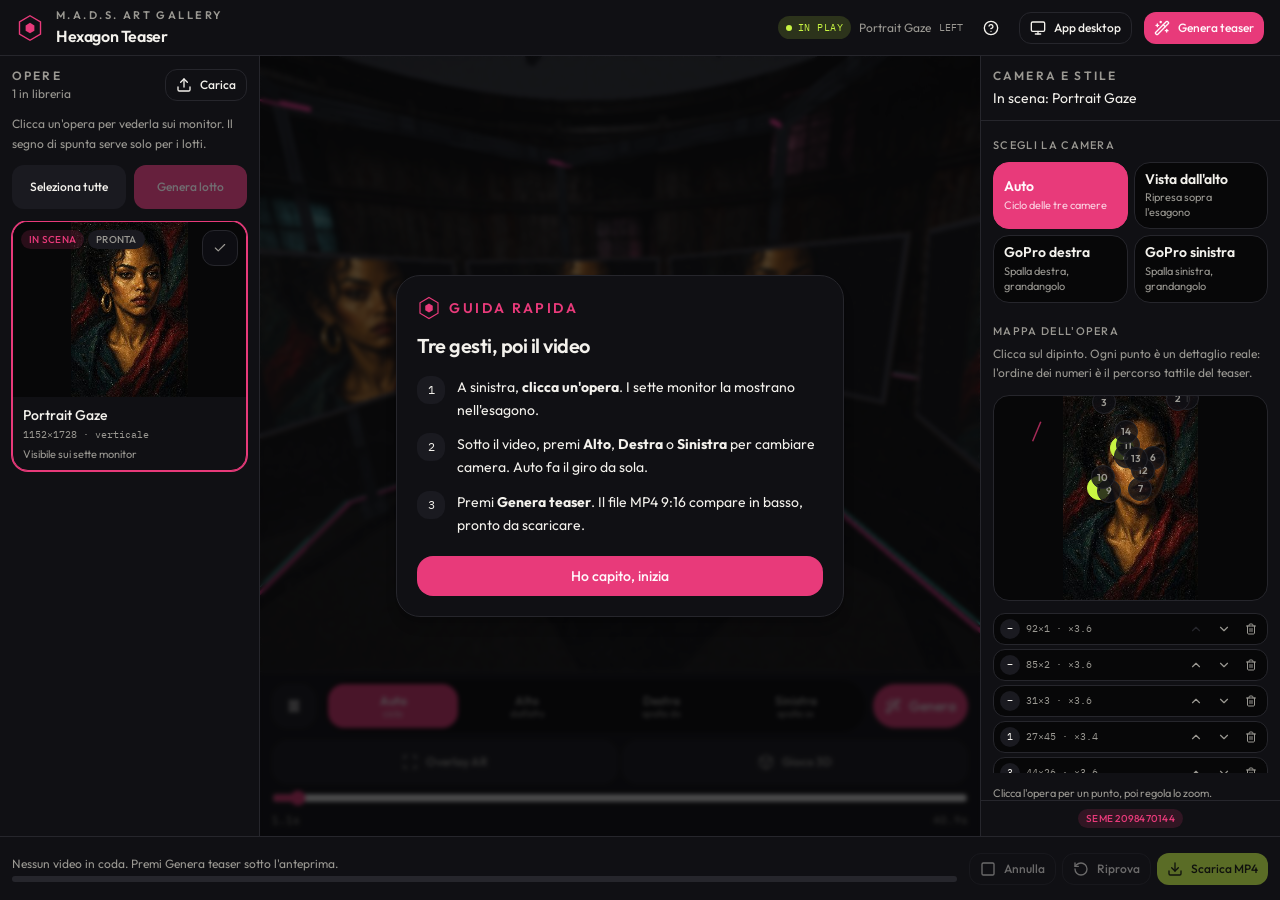
==== commit c7bd07ad: "Build Aruba: postura operatore approvata (niente inchino) Stessa versione pubblicata sul repo sorgen" ====
--- a/index.html
+++ b/index.html
@@ -31,8 +31,9 @@
       rel="stylesheet"
       href="https://fonts.googleapis.com/css2?family=IBM+Plex+Mono:wght@400;500&family=Outfit:wght@200;300;400;500;600;700&display=swap"
     />
-    <script type="module" crossorigin src="./assets/index-B4sxJC2t.js"></script>
-    <link rel="stylesheet" crossorigin href="./assets/index-DTHpodY1.css">
+    <script type="module" crossorigin src="./assets/index-Km9aKvuZ.js"></script>
+    <link rel="modulepreload" crossorigin href="./assets/rolldown-runtime-hePW80VL.js">
+    <link rel="stylesheet" crossorigin href="./assets/index-C_RuzhWZ.css">
   </head>
   <body class="bg-background text-foreground">
     <div id="root"></div>
--- a/assets/index-C_RuzhWZ.css
+++ b/assets/index-C_RuzhWZ.css
@@ -0,0 +1,2 @@
+/*! tailwindcss v4.3.3 | MIT License | https://tailwindcss.com */
+@layer properties{@supports (((-webkit-hyphens:none)) and (not (margin-trim:inline))) or ((-moz-orient:inline) and (not (color:rgb(from red r g b)))){*,:before,:after,::backdrop{--tw-translate-x:0;--tw-translate-y:0;--tw-translate-z:0;--tw-space-y-reverse:0;--tw-border-style:solid;--tw-leading:initial;--tw-font-weight:initial;--tw-tracking:initial;--tw-ordinal:initial;--tw-slashed-zero:initial;--tw-numeric-figure:initial;--tw-numeric-spacing:initial;--tw-numeric-fraction:initial;--tw-shadow:0 0 #0000;--tw-shadow-color:initial;--tw-shadow-alpha:100%;--tw-inset-shadow:0 0 #0000;--tw-inset-shadow-color:initial;--tw-inset-shadow-alpha:100%;--tw-ring-color:initial;--tw-ring-shadow:0 0 #0000;--tw-inset-ring-color:initial;--tw-inset-ring-shadow:0 0 #0000;--tw-ring-inset:initial;--tw-ring-offset-width:0px;--tw-ring-offset-color:#fff;--tw-ring-offset-shadow:0 0 #0000;--tw-outline-style:solid;--tw-blur:initial;--tw-brightness:initial;--tw-contrast:initial;--tw-grayscale:initial;--tw-hue-rotate:initial;--tw-invert:initial;--tw-opacity:initial;--tw-saturate:initial;--tw-sepia:initial;--tw-drop-shadow:initial;--tw-drop-shadow-color:initial;--tw-drop-shadow-alpha:100%;--tw-drop-shadow-size:initial;--tw-backdrop-blur:initial;--tw-backdrop-brightness:initial;--tw-backdrop-contrast:initial;--tw-backdrop-grayscale:initial;--tw-backdrop-hue-rotate:initial;--tw-backdrop-invert:initial;--tw-backdrop-opacity:initial;--tw-backdrop-saturate:initial;--tw-backdrop-sepia:initial;--tw-duration:initial;--tw-ease:initial;--tw-animation-delay:0s;--tw-animation-direction:normal;--tw-animation-duration:initial;--tw-animation-fill-mode:none;--tw-animation-iteration-count:1;--tw-enter-blur:0;--tw-enter-opacity:1;--tw-enter-rotate:0;--tw-enter-scale:1;--tw-enter-translate-x:0;--tw-enter-translate-y:0;--tw-exit-blur:0;--tw-exit-opacity:1;--tw-exit-rotate:0;--tw-exit-scale:1;--tw-exit-translate-x:0;--tw-exit-translate-y:0}}}@layer theme{:root,:host{--font-sans:"Outfit", ui-sans-serif, system-ui, sans-serif;--font-mono:"IBM Plex Mono", ui-monospace, "SF Mono", Menlo, monospace;--color-red-500:oklch(63.7% .237 25.331);--color-zinc-50:oklch(98.5% 0 none);--color-zinc-400:oklch(70.5% .015 286.067);--color-zinc-500:oklch(55.2% .016 285.938);--color-zinc-900:oklch(21% .006 285.885);--color-zinc-950:oklch(14.1% .005 285.823);--color-neutral-100:oklch(97% 0 none);--color-neutral-300:oklch(87% 0 none);--color-neutral-700:oklch(37.1% 0 none);--color-neutral-900:oklch(20.5% 0 none);--color-black:#000;--color-white:#fff;--spacing:.25rem;--container-xs:20rem;--container-sm:24rem;--container-md:28rem;--text-xs:.75rem;--text-xs--line-height:calc(1 / .75);--text-sm:.875rem;--text-sm--line-height:calc(1.25 / .875);--text-base:1rem;--text-base--line-height:calc(1.5 / 1);--text-lg:1.125rem;--text-lg--line-height:calc(1.75 / 1.125);--text-xl:1.25rem;--text-xl--line-height:calc(1.75 / 1.25);--font-weight-medium:500;--font-weight-semibold:600;--tracking-tight:-.025em;--tracking-normal:0em;--tracking-wide:.025em;--tracking-wider:.05em;--leading-tight:1.25;--leading-snug:1.375;--leading-relaxed:1.625;--radius-sm:8px;--radius-md:12px;--radius-lg:16px;--radius-xl:24px;--radius-2xl:1rem;--ease-out:cubic-bezier(0, 0, .2, 1);--blur-sm:8px;--blur-md:12px;--default-transition-duration:.15s;--default-transition-timing-function:cubic-bezier(.4, 0, .2, 1);--default-font-family:var(--font-sans);--default-mono-font-family:var(--font-mono);--font-display:"Outfit", ui-sans-serif, system-ui, sans-serif;--color-background:#070708;--color-foreground:#f3f1ec;--color-card:#101014;--color-primary:#e83a7a;--color-primary-foreground:#fff7fb;--color-secondary:#1a1a20;--color-secondary-foreground:#f3f1ec;--color-muted:#18181d;--color-muted-foreground:#9a9892;--color-accent:#c8f542;--color-accent-foreground:#101404;--color-destructive:#e24b4b;--color-destructive-foreground:#fff;--color-border:#26262c;--color-ring:#e83a7a}}@layer base{*,:after,:before,::backdrop{box-sizing:border-box;border:0 solid;margin:0;padding:0}::file-selector-button{box-sizing:border-box;border:0 solid;margin:0;padding:0}html,:host{-webkit-text-size-adjust:100%;tab-size:4;line-height:1.5;font-family:var(--default-font-family,-apple-system, BlinkMacSystemFont, "Segoe UI", Roboto, "Helvetica Neue", "Noto Sans", Arial, sans-serif, "Apple Color Emoji", "Segoe UI Emoji", "Segoe UI Symbol", "Noto Color Emoji");font-feature-settings:var(--default-font-feature-settings,normal);font-variation-settings:var(--default-font-variation-settings,normal);-webkit-tap-highlight-color:transparent}hr{height:0;color:inherit;border-top-width:1px}abbr:where([title]){-webkit-text-decoration:underline dotted;text-decoration:underline dotted}h1,h2,h3,h4,h5,h6{font-size:inherit;font-weight:inherit}a{color:inherit;-webkit-text-decoration:inherit;-webkit-text-decoration:inherit;-webkit-text-decoration:inherit;-webkit-text-decoration:inherit;text-decoration:inherit}b,strong{font-weight:bolder}code,kbd,samp,pre{font-family:var(--default-mono-font-family,ui-monospace, SFMono-Regular, Menlo, Monaco, Consolas, "Liberation Mono", "Courier New", monospace);font-feature-settings:var(--default-mono-font-feature-settings,normal);font-variation-settings:var(--default-mono-font-variation-settings,normal);font-size:1em}small{font-size:80%}sub,sup{vertical-align:baseline;font-size:75%;line-height:0;position:relative}sub{bottom:-.25em}sup{top:-.5em}table{text-indent:0;border-color:inherit;border-collapse:collapse}:-moz-focusring:where(:not(iframe)){outline:auto}progress{vertical-align:baseline}summary{display:list-item}ol,ul,menu{list-style:none}img,svg,video,canvas,audio,iframe,embed,object{vertical-align:middle;display:block}img,video{max-width:100%;height:auto}button,input,select,optgroup,textarea{font:inherit;font-feature-settings:inherit;font-variation-settings:inherit;letter-spacing:inherit;color:inherit;opacity:1;background-color:#0000;border-radius:0}::file-selector-button{font:inherit;font-feature-settings:inherit;font-variation-settings:inherit;letter-spacing:inherit;color:inherit;opacity:1;background-color:#0000;border-radius:0}:where(select:is([multiple],[size])) optgroup{font-weight:bolder}:where(select:is([multiple],[size])) optgroup option{padding-inline-start:20px}::file-selector-button{margin-inline-end:4px}::placeholder{opacity:1}@supports (not ((-webkit-appearance:-apple-pay-button))) or (contain-intrinsic-size:1px){::placeholder{color:currentColor}@supports (color:color-mix(in lab, red, red)){::placeholder{color:color-mix(in oklab, currentcolor 50%, transparent)}}}textarea{resize:vertical}::-webkit-search-decoration{-webkit-appearance:none}::-webkit-date-and-time-value{min-height:1lh;text-align:inherit}::-webkit-datetime-edit{display:inline-flex}::-webkit-datetime-edit-fields-wrapper{padding:0}::-webkit-datetime-edit{padding-block:0}::-webkit-datetime-edit-year-field{padding-block:0}::-webkit-datetime-edit-month-field{padding-block:0}::-webkit-datetime-edit-day-field{padding-block:0}::-webkit-datetime-edit-hour-field{padding-block:0}::-webkit-datetime-edit-minute-field{padding-block:0}::-webkit-datetime-edit-second-field{padding-block:0}::-webkit-datetime-edit-millisecond-field{padding-block:0}::-webkit-datetime-edit-meridiem-field{padding-block:0}::-webkit-calendar-picker-indicator{line-height:1}:-moz-ui-invalid{box-shadow:none}button,input:where([type=button],[type=reset],[type=submit]){appearance:button}::file-selector-button{appearance:button}::-webkit-inner-spin-button{height:auto}::-webkit-outer-spin-button{height:auto}[hidden]:where(:not([hidden=until-found])){display:none!important}button:not(:disabled),[role=button]:not(:disabled){cursor:pointer}html{-webkit-font-smoothing:antialiased;-moz-osx-font-smoothing:grayscale;background:var(--color-background);color:var(--color-foreground)}body{background:var(--color-background);min-height:100dvh;color:var(--color-foreground);font-family:var(--font-sans)}h1,h2,h3{font-family:var(--font-display);text-wrap:balance}*{border-color:var(--color-border)}::selection{background:#e83a7a66}@supports (color:color-mix(in lab, red, red)){::selection{background:color-mix(in oklab, var(--color-primary) 40%, transparent)}}}@layer components;@layer utilities{.pointer-events-auto{pointer-events:auto}.pointer-events-none{pointer-events:none}.visible{visibility:visible}.absolute{position:absolute}.fixed{position:fixed}.relative{position:relative}.static{position:static}.inset-0{inset:0}.inset-x-0{inset-inline:0}.top-2{top:calc(var(--spacing) * 2)}.top-2\.5{top:calc(var(--spacing) * 2.5)}.top-3{top:calc(var(--spacing) * 3)}.right-2{right:calc(var(--spacing) * 2)}.right-2\.5{right:calc(var(--spacing) * 2.5)}.right-3{right:calc(var(--spacing) * 3)}.bottom-2{bottom:calc(var(--spacing) * 2)}.bottom-2\.5{bottom:calc(var(--spacing) * 2.5)}.bottom-3{bottom:calc(var(--spacing) * 3)}.left-2{left:calc(var(--spacing) * 2)}.left-2\.5{left:calc(var(--spacing) * 2.5)}.left-3{left:calc(var(--spacing) * 3)}.z-10{z-index:10}.z-20{z-index:20}.z-30{z-index:30}.z-50{z-index:50}.z-\[5\]{z-index:5}.mx-auto{margin-inline:auto}.mt-0\.5{margin-top:calc(var(--spacing) * .5)}.mt-1{margin-top:var(--spacing)}.mt-2{margin-top:calc(var(--spacing) * 2)}.mt-3{margin-top:calc(var(--spacing) * 3)}.mt-4{margin-top:calc(var(--spacing) * 4)}.mt-5{margin-top:calc(var(--spacing) * 5)}.mb-1{margin-bottom:var(--spacing)}.mb-1\.5{margin-bottom:calc(var(--spacing) * 1.5)}.mb-2{margin-bottom:calc(var(--spacing) * 2)}.mb-3{margin-bottom:calc(var(--spacing) * 3)}.block{display:block}.flex{display:flex}.grid{display:grid}.hidden{display:none}.inline{display:inline}.inline-flex{display:inline-flex}.table{display:table}.aspect-\[4\/3\]{aspect-ratio:4/3}.size-0{width:0;height:0}.size-1\.5{width:calc(var(--spacing) * 1.5);height:calc(var(--spacing) * 1.5)}.size-3{width:calc(var(--spacing) * 3);height:calc(var(--spacing) * 3)}.size-3\.5{width:calc(var(--spacing) * 3.5);height:calc(var(--spacing) * 3.5)}.size-4{width:calc(var(--spacing) * 4);height:calc(var(--spacing) * 4)}.size-5{width:calc(var(--spacing) * 5);height:calc(var(--spacing) * 5)}.size-6{width:calc(var(--spacing) * 6);height:calc(var(--spacing) * 6)}.size-7{width:calc(var(--spacing) * 7);height:calc(var(--spacing) * 7)}.size-8{width:calc(var(--spacing) * 8);height:calc(var(--spacing) * 8)}.size-9{width:calc(var(--spacing) * 9);height:calc(var(--spacing) * 9)}.size-10{width:calc(var(--spacing) * 10);height:calc(var(--spacing) * 10)}.size-11{width:calc(var(--spacing) * 11);height:calc(var(--spacing) * 11)}.h-1{height:var(--spacing)}.h-1\.5{height:calc(var(--spacing) * 1.5)}.h-2{height:calc(var(--spacing) * 2)}.h-5{height:calc(var(--spacing) * 5)}.h-8{height:calc(var(--spacing) * 8)}.h-10{height:calc(var(--spacing) * 10)}.h-11{height:calc(var(--spacing) * 11)}.h-14{height:calc(var(--spacing) * 14)}.h-20{height:calc(var(--spacing) * 20)}.h-dvh{height:100dvh}.h-full{height:100%}.max-h-40{max-height:calc(var(--spacing) * 40)}.max-h-64{max-height:calc(var(--spacing) * 64)}.min-h-0{min-height:0}.min-h-11{min-height:calc(var(--spacing) * 11)}.min-h-12{min-height:calc(var(--spacing) * 12)}.min-h-14{min-height:calc(var(--spacing) * 14)}.min-h-16{min-height:calc(var(--spacing) * 16)}.min-h-\[240px\]{min-height:240px}.min-h-screen{min-height:100vh}.w-5{width:calc(var(--spacing) * 5)}.w-8{width:calc(var(--spacing) * 8)}.w-\[45px\]{width:45px}.w-full{width:100%}.max-w-\[50\%\]{max-width:50%}.max-w-\[140px\]{max-width:140px}.max-w-md{max-width:var(--container-md)}.max-w-sm{max-width:var(--container-sm)}.max-w-xs{max-width:var(--container-xs)}.min-w-0{min-width:0}.flex-1{flex:1}.shrink-0{flex-shrink:0}.grow{flex-grow:1}.-translate-x-1\/2{--tw-translate-x:calc(calc(1 / 2 * 100%) * -1);translate:var(--tw-translate-x) var(--tw-translate-y)}.-translate-y-1\/2{--tw-translate-y:calc(calc(1 / 2 * 100%) * -1);translate:var(--tw-translate-x) var(--tw-translate-y)}.rotate-180{rotate:180deg}.zoom-1{zoom:1%}.cursor-crosshair{cursor:crosshair}.cursor-pointer{cursor:pointer}.touch-none{touch-action:none}.grid-cols-1{grid-template-columns:repeat(1,minmax(0,1fr))}.grid-cols-2{grid-template-columns:repeat(2,minmax(0,1fr))}.grid-cols-3{grid-template-columns:repeat(3,minmax(0,1fr))}.grid-cols-4{grid-template-columns:repeat(4,minmax(0,1fr))}.flex-col{flex-direction:column}.place-items-center{place-items:center}.items-center{align-items:center}.items-end{align-items:flex-end}.items-start{align-items:flex-start}.justify-between{justify-content:space-between}.justify-center{justify-content:center}.gap-0\.5{gap:calc(var(--spacing) * .5)}.gap-1{gap:var(--spacing)}.gap-1\.5{gap:calc(var(--spacing) * 1.5)}.gap-2{gap:calc(var(--spacing) * 2)}.gap-3{gap:calc(var(--spacing) * 3)}:where(.space-y-1>:not(:last-child)){--tw-space-y-reverse:0;margin-block-start:calc(var(--spacing) * var(--tw-space-y-reverse));margin-block-end:calc(var(--spacing) * calc(1 - var(--tw-space-y-reverse)))}:where(.space-y-2>:not(:last-child)){--tw-space-y-reverse:0;margin-block-start:calc(calc(var(--spacing) * 2) * var(--tw-space-y-reverse));margin-block-end:calc(calc(var(--spacing) * 2) * calc(1 - var(--tw-space-y-reverse)))}:where(.space-y-3>:not(:last-child)){--tw-space-y-reverse:0;margin-block-start:calc(calc(var(--spacing) * 3) * var(--tw-space-y-reverse));margin-block-end:calc(calc(var(--spacing) * 3) * calc(1 - var(--tw-space-y-reverse)))}:where(.space-y-5>:not(:last-child)){--tw-space-y-reverse:0;margin-block-start:calc(calc(var(--spacing) * 5) * var(--tw-space-y-reverse));margin-block-end:calc(calc(var(--spacing) * 5) * calc(1 - var(--tw-space-y-reverse)))}.truncate{text-overflow:ellipsis;white-space:nowrap;overflow:hidden}.overflow-hidden{overflow:hidden}.overflow-y-auto{overflow-y:auto}.rounded-2xl{border-radius:var(--radius-2xl)}.rounded-full{border-radius:2147483647px}.rounded-lg{border-radius:var(--radius-lg)}.rounded-md{border-radius:var(--radius-md)}.rounded-sm{border-radius:var(--radius-sm)}.rounded-xl{border-radius:var(--radius-xl)}.border{border-style:var(--tw-border-style);border-width:1px}.border-t{border-top-style:var(--tw-border-style);border-top-width:1px}.border-t-2{border-top-style:var(--tw-border-style);border-top-width:2px}.border-r{border-right-style:var(--tw-border-style);border-right-width:1px}.border-r-2{border-right-style:var(--tw-border-style);border-right-width:2px}.border-b{border-bottom-style:var(--tw-border-style);border-bottom-width:1px}.border-b-2{border-bottom-style:var(--tw-border-style);border-bottom-width:2px}.border-l{border-left-style:var(--tw-border-style);border-left-width:1px}.border-l-2{border-left-style:var(--tw-border-style);border-left-width:2px}.border-dashed{--tw-border-style:dashed;border-style:dashed}.border-accent{border-color:var(--color-accent)}.border-border{border-color:var(--color-border)}.border-neutral-300{border-color:var(--color-neutral-300)}.border-primary{border-color:var(--color-primary)}.bg-\[\#1c1a18\]{background-color:#1c1a18}.bg-accent{background-color:var(--color-accent)}.bg-accent\/15{background-color:#c8f54226}@supports (color:color-mix(in lab, red, red)){.bg-accent\/15{background-color:color-mix(in oklab, var(--color-accent) 15%, transparent)}}.bg-background{background-color:var(--color-background)}.bg-background\/70{background-color:#070708b3}@supports (color:color-mix(in lab, red, red)){.bg-background\/70{background-color:color-mix(in oklab, var(--color-background) 70%, transparent)}}.bg-background\/85{background-color:#070708d9}@supports (color:color-mix(in lab, red, red)){.bg-background\/85{background-color:color-mix(in oklab, var(--color-background) 85%, transparent)}}.bg-black{background-color:var(--color-black)}.bg-black\/10{background-color:#0000001a}@supports (color:color-mix(in lab, red, red)){.bg-black\/10{background-color:color-mix(in oklab, var(--color-black) 10%, transparent)}}.bg-black\/60{background-color:#0009}@supports (color:color-mix(in lab, red, red)){.bg-black\/60{background-color:color-mix(in oklab, var(--color-black) 60%, transparent)}}.bg-border{background-color:var(--color-border)}.bg-card{background-color:var(--color-card)}.bg-card\/80{background-color:#101014cc}@supports (color:color-mix(in lab, red, red)){.bg-card\/80{background-color:color-mix(in oklab, var(--color-card) 80%, transparent)}}.bg-card\/95{background-color:#101014f2}@supports (color:color-mix(in lab, red, red)){.bg-card\/95{background-color:color-mix(in oklab, var(--color-card) 95%, transparent)}}.bg-destructive{background-color:var(--color-destructive)}.bg-destructive\/15{background-color:#e24b4b26}@supports (color:color-mix(in lab, red, red)){.bg-destructive\/15{background-color:color-mix(in oklab, var(--color-destructive) 15%, transparent)}}.bg-foreground{background-color:var(--color-foreground)}.bg-muted{background-color:var(--color-muted)}.bg-muted-foreground{background-color:var(--color-muted-foreground)}.bg-primary{background-color:var(--color-primary)}.bg-primary\/10{background-color:#e83a7a1a}@supports (color:color-mix(in lab, red, red)){.bg-primary\/10{background-color:color-mix(in oklab, var(--color-primary) 10%, transparent)}}.bg-primary\/15{background-color:#e83a7a26}@supports (color:color-mix(in lab, red, red)){.bg-primary\/15{background-color:color-mix(in oklab, var(--color-primary) 15%, transparent)}}.bg-secondary{background-color:var(--color-secondary)}.bg-transparent{background-color:#0000}.bg-zinc-50{background-color:var(--color-zinc-50)}.object-contain{object-fit:contain}.object-cover{object-fit:cover}.p-1{padding:var(--spacing)}.p-3{padding:calc(var(--spacing) * 3)}.p-4{padding:calc(var(--spacing) * 4)}.p-5{padding:calc(var(--spacing) * 5)}.px-1{padding-inline:var(--spacing)}.px-1\.5{padding-inline:calc(var(--spacing) * 1.5)}.px-2{padding-inline:calc(var(--spacing) * 2)}.px-2\.5{padding-inline:calc(var(--spacing) * 2.5)}.px-3{padding-inline:calc(var(--spacing) * 3)}.px-3\.5{padding-inline:calc(var(--spacing) * 3.5)}.px-4{padding-inline:calc(var(--spacing) * 4)}.px-6{padding-inline:calc(var(--spacing) * 6)}.py-0\.5{padding-block:calc(var(--spacing) * .5)}.py-1{padding-block:var(--spacing)}.py-1\.5{padding-block:calc(var(--spacing) * 1.5)}.py-2{padding-block:calc(var(--spacing) * 2)}.py-3{padding-block:calc(var(--spacing) * 3)}.py-4{padding-block:calc(var(--spacing) * 4)}.py-10{padding-block:calc(var(--spacing) * 10)}.pb-2{padding-bottom:calc(var(--spacing) * 2)}.pb-3{padding-bottom:calc(var(--spacing) * 3)}.pb-4{padding-bottom:calc(var(--spacing) * 4)}.text-center{text-align:center}.text-left{text-align:left}.text-right{text-align:right}.font-display{font-family:var(--font-display)}.font-mono{font-family:var(--font-mono)}.text-base{font-size:var(--text-base);line-height:var(--tw-leading,var(--text-base--line-height))}.text-lg{font-size:var(--text-lg);line-height:var(--tw-leading,var(--text-lg--line-height))}.text-sm{font-size:var(--text-sm);line-height:var(--tw-leading,var(--text-sm--line-height))}.text-xl{font-size:var(--text-xl);line-height:var(--tw-leading,var(--text-xl--line-height))}.text-xs{font-size:var(--text-xs);line-height:var(--tw-leading,var(--text-xs--line-height))}.text-\[9px\]{font-size:9px}.text-\[10px\]{font-size:10px}.text-\[11px\]{font-size:11px}.leading-none{--tw-leading:1;line-height:1}.leading-relaxed{--tw-leading:var(--leading-relaxed);line-height:var(--leading-relaxed)}.leading-snug{--tw-leading:var(--leading-snug);line-height:var(--leading-snug)}.leading-tight{--tw-leading:var(--leading-tight);line-height:var(--leading-tight)}.font-medium{--tw-font-weight:var(--font-weight-medium);font-weight:var(--font-weight-medium)}.font-semibold{--tw-font-weight:var(--font-weight-semibold);font-weight:var(--font-weight-semibold)}.tracking-\[0\.2em\]{--tw-tracking:.2em;letter-spacing:.2em}.tracking-\[0\.12em\]{--tw-tracking:.12em;letter-spacing:.12em}.tracking-\[0\.18em\]{--tw-tracking:.18em;letter-spacing:.18em}.tracking-\[0\.22em\]{--tw-tracking:.22em;letter-spacing:.22em}.tracking-normal{--tw-tracking:var(--tracking-normal);letter-spacing:var(--tracking-normal)}.tracking-tight{--tw-tracking:var(--tracking-tight);letter-spacing:var(--tracking-tight)}.tracking-wide{--tw-tracking:var(--tracking-wide);letter-spacing:var(--tracking-wide)}.tracking-wider{--tw-tracking:var(--tracking-wider);letter-spacing:var(--tracking-wider)}.break-words{overflow-wrap:break-word}.whitespace-nowrap{white-space:nowrap}.text-accent{color:var(--color-accent)}.text-accent-foreground{color:var(--color-accent-foreground)}.text-border{color:var(--color-border)}.text-destructive{color:var(--color-destructive)}.text-destructive-foreground{color:var(--color-destructive-foreground)}.text-foreground{color:var(--color-foreground)}.text-foreground\/80{color:#f3f1eccc}@supports (color:color-mix(in lab, red, red)){.text-foreground\/80{color:color-mix(in oklab, var(--color-foreground) 80%, transparent)}}.text-muted-foreground{color:var(--color-muted-foreground)}.text-primary{color:var(--color-primary)}.text-primary-foreground{color:var(--color-primary-foreground)}.text-primary-foreground\/80{color:#fff7fbcc}@supports (color:color-mix(in lab, red, red)){.text-primary-foreground\/80{color:color-mix(in oklab, var(--color-primary-foreground) 80%, transparent)}}.text-red-500{color:var(--color-red-500)}.text-secondary-foreground{color:var(--color-secondary-foreground)}.text-zinc-500{color:var(--color-zinc-500)}.text-zinc-900{color:var(--color-zinc-900)}.uppercase{text-transform:uppercase}.tabular-nums{--tw-numeric-spacing:tabular-nums;font-variant-numeric:var(--tw-ordinal,) var(--tw-slashed-zero,) var(--tw-numeric-figure,) var(--tw-numeric-spacing,) var(--tw-numeric-fraction,)}.underline-offset-4{text-underline-offset:4px}.antialiased{-webkit-font-smoothing:antialiased;-moz-osx-font-smoothing:grayscale}.accent-primary{accent-color:var(--color-primary)}.opacity-0{opacity:0}.opacity-70{opacity:.7}.opacity-80{opacity:.8}.shadow-2xl{--tw-shadow:0 25px 50px -12px var(--tw-shadow-color,#00000040);box-shadow:var(--tw-inset-shadow), var(--tw-inset-ring-shadow), var(--tw-ring-offset-shadow), var(--tw-ring-shadow), var(--tw-shadow)}.shadow-\[0_0_8px_var\(--color-accent\)\]{--tw-shadow:0 0 8px var(--tw-shadow-color,var(--color-accent));box-shadow:var(--tw-inset-shadow), var(--tw-inset-ring-shadow), var(--tw-ring-offset-shadow), var(--tw-ring-shadow), var(--tw-shadow)}.shadow-lg{--tw-shadow:0 10px 15px -3px var(--tw-shadow-color,#0000001a), 0 4px 6px -4px var(--tw-shadow-color,#0000001a);box-shadow:var(--tw-inset-shadow), var(--tw-inset-ring-shadow), var(--tw-ring-offset-shadow), var(--tw-ring-shadow), var(--tw-shadow)}.shadow-sm{--tw-shadow:0 1px 3px 0 var(--tw-shadow-color,#0000001a), 0 1px 2px -1px var(--tw-shadow-color,#0000001a);box-shadow:var(--tw-inset-shadow), var(--tw-inset-ring-shadow), var(--tw-ring-offset-shadow), var(--tw-ring-shadow), var(--tw-shadow)}.ring,.ring-1{--tw-ring-shadow:var(--tw-ring-inset,) 0 0 0 calc(1px + var(--tw-ring-offset-width)) var(--tw-ring-color,currentcolor);box-shadow:var(--tw-inset-shadow), var(--tw-inset-ring-shadow), var(--tw-ring-offset-shadow), var(--tw-ring-shadow), var(--tw-shadow)}.ring-primary{--tw-ring-color:var(--color-primary)}.outline{outline-style:var(--tw-outline-style);outline-width:1px}.blur{--tw-blur:blur(8px);filter:var(--tw-blur,) var(--tw-brightness,) var(--tw-contrast,) var(--tw-grayscale,) var(--tw-hue-rotate,) var(--tw-invert,) var(--tw-saturate,) var(--tw-sepia,) var(--tw-drop-shadow,)}.backdrop-blur-\[2px\]{--tw-backdrop-blur:blur(2px);-webkit-backdrop-filter:var(--tw-backdrop-blur,) var(--tw-backdrop-brightness,) var(--tw-backdrop-contrast,) var(--tw-backdrop-grayscale,) var(--tw-backdrop-hue-rotate,) var(--tw-backdrop-invert,) var(--tw-backdrop-opacity,) var(--tw-backdrop-saturate,) var(--tw-backdrop-sepia,);backdrop-filter:var(--tw-backdrop-blur,) var(--tw-backdrop-brightness,) var(--tw-backdrop-contrast,) var(--tw-backdrop-grayscale,) var(--tw-backdrop-hue-rotate,) var(--tw-backdrop-invert,) var(--tw-backdrop-opacity,) var(--tw-backdrop-saturate,) var(--tw-backdrop-sepia,)}.backdrop-blur-md{--tw-backdrop-blur:blur(var(--blur-md));-webkit-backdrop-filter:var(--tw-backdrop-blur,) var(--tw-backdrop-brightness,) var(--tw-backdrop-contrast,) var(--tw-backdrop-grayscale,) var(--tw-backdrop-hue-rotate,) var(--tw-backdrop-invert,) var(--tw-backdrop-opacity,) var(--tw-backdrop-saturate,) var(--tw-backdrop-sepia,);backdrop-filter:var(--tw-backdrop-blur,) var(--tw-backdrop-brightness,) var(--tw-backdrop-contrast,) var(--tw-backdrop-grayscale,) var(--tw-backdrop-hue-rotate,) var(--tw-backdrop-invert,) var(--tw-backdrop-opacity,) var(--tw-backdrop-saturate,) var(--tw-backdrop-sepia,)}.backdrop-blur-sm{--tw-backdrop-blur:blur(var(--blur-sm));-webkit-backdrop-filter:var(--tw-backdrop-blur,) var(--tw-backdrop-brightness,) var(--tw-backdrop-contrast,) var(--tw-backdrop-grayscale,) var(--tw-backdrop-hue-rotate,) var(--tw-backdrop-invert,) var(--tw-backdrop-opacity,) var(--tw-backdrop-saturate,) var(--tw-backdrop-sepia,);backdrop-filter:var(--tw-backdrop-blur,) var(--tw-backdrop-brightness,) var(--tw-backdrop-contrast,) var(--tw-backdrop-grayscale,) var(--tw-backdrop-hue-rotate,) var(--tw-backdrop-invert,) var(--tw-backdrop-opacity,) var(--tw-backdrop-saturate,) var(--tw-backdrop-sepia,)}.transition{transition-property:color,background-color,border-color,outline-color,text-decoration-color,fill,stroke,--tw-gradient-from,--tw-gradient-via,--tw-gradient-to,opacity,box-shadow,transform,translate,scale,rotate,filter,-webkit-backdrop-filter,backdrop-filter,display,content-visibility,overlay,pointer-events;transition-timing-function:var(--tw-ease,var(--default-transition-timing-function));transition-duration:var(--tw-duration,var(--default-transition-duration))}.transition-\[opacity\,transform\,background-color\,color\]{transition-property:opacity,transform,background-color,color;transition-timing-function:var(--tw-ease,var(--default-transition-timing-function));transition-duration:var(--tw-duration,var(--default-transition-duration))}.transition-\[width\]{transition-property:width;transition-timing-function:var(--tw-ease,var(--default-transition-timing-function));transition-duration:var(--tw-duration,var(--default-transition-duration))}.transition-colors{transition-property:color,background-color,border-color,outline-color,text-decoration-color,fill,stroke,--tw-gradient-from,--tw-gradient-via,--tw-gradient-to;transition-timing-function:var(--tw-ease,var(--default-transition-timing-function));transition-duration:var(--tw-duration,var(--default-transition-duration))}.transition-transform{transition-property:transform,translate,scale,rotate;transition-timing-function:var(--tw-ease,var(--default-transition-timing-function));transition-duration:var(--tw-duration,var(--default-transition-duration))}.duration-150{--tw-duration:.15s;transition-duration:.15s}.duration-200{--tw-duration:.2s;transition-duration:.2s}.ease-out{--tw-ease:var(--ease-out);transition-timing-function:var(--ease-out)}.\!running{animation-play-state:running!important}.running{animation-play-state:running}@media (hover:hover){.group-hover\:flex:is(:where(.group):hover *){display:flex}.hover\:border-muted-foreground\/40:hover{border-color:#9a989266}@supports (color:color-mix(in lab, red, red)){.hover\:border-muted-foreground\/40:hover{border-color:color-mix(in oklab, var(--color-muted-foreground) 40%, transparent)}}.hover\:border-muted-foreground\/50:hover{border-color:#9a989280}@supports (color:color-mix(in lab, red, red)){.hover\:border-muted-foreground\/50:hover{border-color:color-mix(in oklab, var(--color-muted-foreground) 50%, transparent)}}.hover\:bg-muted:hover{background-color:var(--color-muted)}.hover\:bg-neutral-100:hover{background-color:var(--color-neutral-100)}.hover\:bg-secondary:hover{background-color:var(--color-secondary)}.hover\:text-destructive:hover{color:var(--color-destructive)}.hover\:text-foreground:hover{color:var(--color-foreground)}.hover\:underline:hover{text-decoration-line:underline}.hover\:opacity-90:hover{opacity:.9}}.focus-visible\:ring-2:focus-visible{--tw-ring-shadow:var(--tw-ring-inset,) 0 0 0 calc(2px + var(--tw-ring-offset-width)) var(--tw-ring-color,currentcolor);box-shadow:var(--tw-inset-shadow), var(--tw-inset-ring-shadow), var(--tw-ring-offset-shadow), var(--tw-ring-shadow), var(--tw-shadow)}.focus-visible\:ring-ring:focus-visible{--tw-ring-color:var(--color-ring)}.focus-visible\:ring-ring\/70:focus-visible{--tw-ring-color:#e83a7ab3}@supports (color:color-mix(in lab, red, red)){.focus-visible\:ring-ring\/70:focus-visible{--tw-ring-color:color-mix(in oklab, var(--color-ring) 70%, transparent)}}.focus-visible\:outline-none:focus-visible{--tw-outline-style:none;outline-style:none}.active\:scale-\[0\.98\]:active{scale:.98}.disabled\:pointer-events-none:disabled{pointer-events:none}.disabled\:cursor-wait:disabled{cursor:wait}.disabled\:no-underline:disabled{text-decoration-line:none}.disabled\:opacity-40:disabled{opacity:.4}@media (width>=40rem){.sm\:flex{display:flex}.sm\:hidden{display:none}.sm\:inline-flex{display:inline-flex}}@media (width>=48rem){.md\:inline{display:inline}.md\:items-center{align-items:center}.md\:px-3{padding-inline:calc(var(--spacing) * 3)}.md\:px-4{padding-inline:calc(var(--spacing) * 4)}.md\:text-base{font-size:var(--text-base);line-height:var(--tw-leading,var(--text-base--line-height))}}@media (width>=64rem){.lg\:block{display:block}.lg\:hidden{display:none}.lg\:inline{display:inline}.lg\:inline-flex{display:inline-flex}.lg\:grid-cols-\[240px_minmax\(0\,1fr\)_280px\]{grid-template-columns:240px minmax(0,1fr) 280px}}@media (width>=80rem){.xl\:block{display:block}.xl\:grid-cols-\[260px_minmax\(0\,1fr\)_300px\]{grid-template-columns:260px minmax(0,1fr) 300px}}@media (prefers-color-scheme:dark){.dark\:border-neutral-700{border-color:var(--color-neutral-700)}.dark\:bg-white\/20{background-color:#fff3}@supports (color:color-mix(in lab, red, red)){.dark\:bg-white\/20{background-color:color-mix(in oklab, var(--color-white) 20%, transparent)}}.dark\:bg-zinc-950{background-color:var(--color-zinc-950)}.dark\:text-zinc-50{color:var(--color-zinc-50)}.dark\:text-zinc-400{color:var(--color-zinc-400)}@media (hover:hover){.dark\:hover\:bg-neutral-900:hover{background-color:var(--color-neutral-900)}}}.\[\&_svg\]\:size-4 svg{width:calc(var(--spacing) * 4);height:calc(var(--spacing) * 4)}.\[\&_svg\]\:shrink-0 svg{flex-shrink:0}}@property --tw-animation-delay{syntax:"*";inherits:false;initial-value:0s}@property --tw-animation-direction{syntax:"*";inherits:false;initial-value:normal}@property --tw-animation-duration{syntax:"*";inherits:false}@property --tw-animation-fill-mode{syntax:"*";inherits:false;initial-value:none}@property --tw-animation-iteration-count{syntax:"*";inherits:false;initial-value:1}@property --tw-enter-blur{syntax:"*";inherits:false;initial-value:0}@property --tw-enter-opacity{syntax:"*";inherits:false;initial-value:1}@property --tw-enter-rotate{syntax:"*";inherits:false;initial-value:0}@property --tw-enter-scale{syntax:"*";inherits:false;initial-value:1}@property --tw-enter-translate-x{syntax:"*";inherits:false;initial-value:0}@property --tw-enter-translate-y{syntax:"*";inherits:false;initial-value:0}@property --tw-exit-blur{syntax:"*";inherits:false;initial-value:0}@property --tw-exit-opacity{syntax:"*";inherits:false;initial-value:1}@property --tw-exit-rotate{syntax:"*";inherits:false;initial-value:0}@property --tw-exit-scale{syntax:"*";inherits:false;initial-value:1}@property --tw-exit-translate-x{syntax:"*";inherits:false;initial-value:0}@property --tw-exit-translate-y{syntax:"*";inherits:false;initial-value:0}@media (prefers-reduced-motion:reduce){*,:before,:after{transition-duration:.01ms!important;animation-duration:.01ms!important;animation-iteration-count:1!important}}@property --tw-translate-x{syntax:"*";inherits:false;initial-value:0}@property --tw-translate-y{syntax:"*";inherits:false;initial-value:0}@property --tw-translate-z{syntax:"*";inherits:false;initial-value:0}@property --tw-space-y-reverse{syntax:"*";inherits:false;initial-value:0}@property --tw-border-style{syntax:"*";inherits:false;initial-value:solid}@property --tw-leading{syntax:"*";inherits:false}@property --tw-font-weight{syntax:"*";inherits:false}@property --tw-tracking{syntax:"*";inherits:false}@property --tw-ordinal{syntax:"*";inherits:false}@property --tw-slashed-zero{syntax:"*";inherits:false}@property --tw-numeric-figure{syntax:"*";inherits:false}@property --tw-numeric-spacing{syntax:"*";inherits:false}@property --tw-numeric-fraction{syntax:"*";inherits:false}@property --tw-shadow{syntax:"*";inherits:false;initial-value:0 0 #0000}@property --tw-shadow-color{syntax:"*";inherits:false}@property --tw-shadow-alpha{syntax:"<percentage>";inherits:false;initial-value:100%}@property --tw-inset-shadow{syntax:"*";inherits:false;initial-value:0 0 #0000}@property --tw-inset-shadow-color{syntax:"*";inherits:false}@property --tw-inset-shadow-alpha{syntax:"<percentage>";inherits:false;initial-value:100%}@property --tw-ring-color{syntax:"*";inherits:false}@property --tw-ring-shadow{syntax:"*";inherits:false;initial-value:0 0 #0000}@property --tw-inset-ring-color{syntax:"*";inherits:false}@property --tw-inset-ring-shadow{syntax:"*";inherits:false;initial-value:0 0 #0000}@property --tw-ring-inset{syntax:"*";inherits:false}@property --tw-ring-offset-width{syntax:"<length>";inherits:false;initial-value:0}@property --tw-ring-offset-color{syntax:"*";inherits:false;initial-value:#fff}@property --tw-ring-offset-shadow{syntax:"*";inherits:false;initial-value:0 0 #0000}@property --tw-outline-style{syntax:"*";inherits:false;initial-value:solid}@property --tw-blur{syntax:"*";inherits:false}@property --tw-brightness{syntax:"*";inherits:false}@property --tw-contrast{syntax:"*";inherits:false}@property --tw-grayscale{syntax:"*";inherits:false}@property --tw-hue-rotate{syntax:"*";inherits:false}@property --tw-invert{syntax:"*";inherits:false}@property --tw-opacity{syntax:"*";inherits:false}@property --tw-saturate{syntax:"*";inherits:false}@property --tw-sepia{syntax:"*";inherits:false}@property --tw-drop-shadow{syntax:"*";inherits:false}@property --tw-drop-shadow-color{syntax:"*";inherits:false}@property --tw-drop-shadow-alpha{syntax:"<percentage>";inherits:false;initial-value:100%}@property --tw-drop-shadow-size{syntax:"*";inherits:false}@property --tw-backdrop-blur{syntax:"*";inherits:false}@property --tw-backdrop-brightness{syntax:"*";inherits:false}@property --tw-backdrop-contrast{syntax:"*";inherits:false}@property --tw-backdrop-grayscale{syntax:"*";inherits:false}@property --tw-backdrop-hue-rotate{syntax:"*";inherits:false}@property --tw-backdrop-invert{syntax:"*";inherits:false}@property --tw-backdrop-opacity{syntax:"*";inherits:false}@property --tw-backdrop-saturate{syntax:"*";inherits:false}@property --tw-backdrop-sepia{syntax:"*";inherits:false}@property --tw-duration{syntax:"*";inherits:false}@property --tw-ease{syntax:"*";inherits:false}
